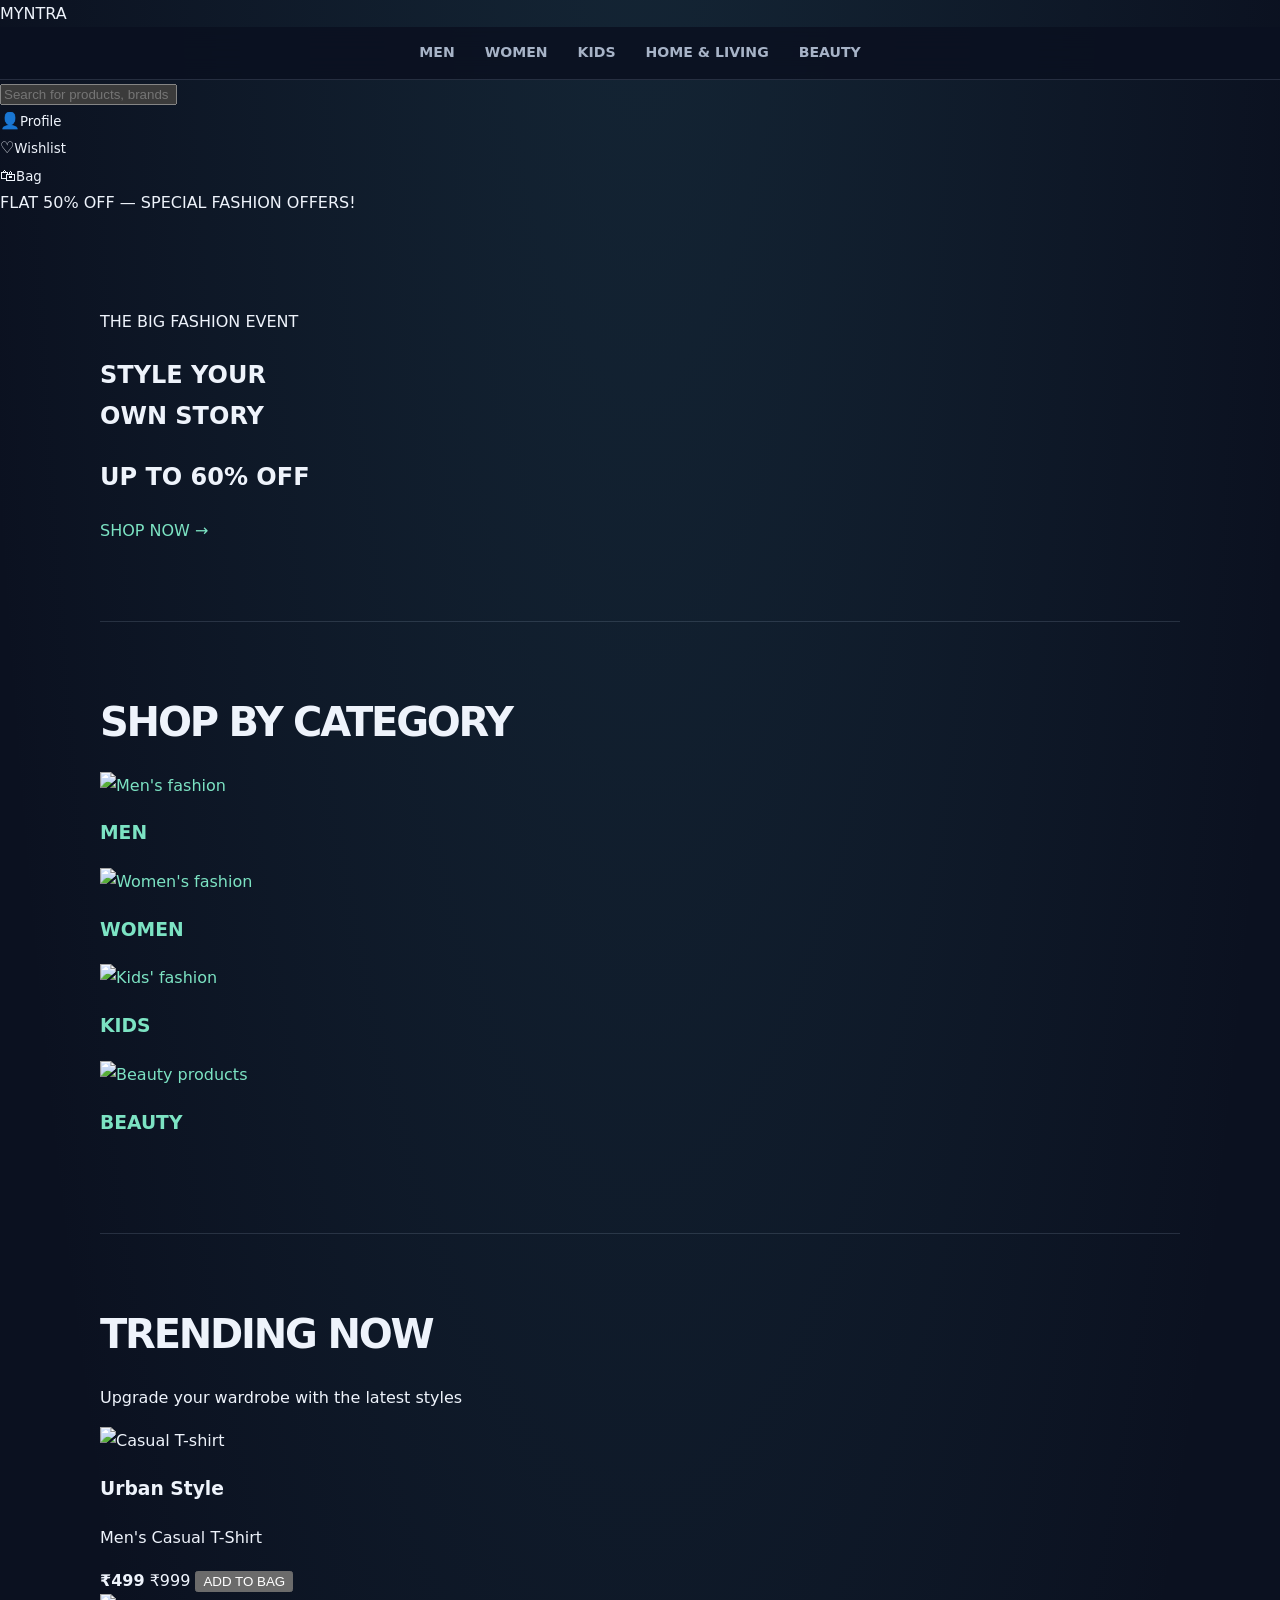
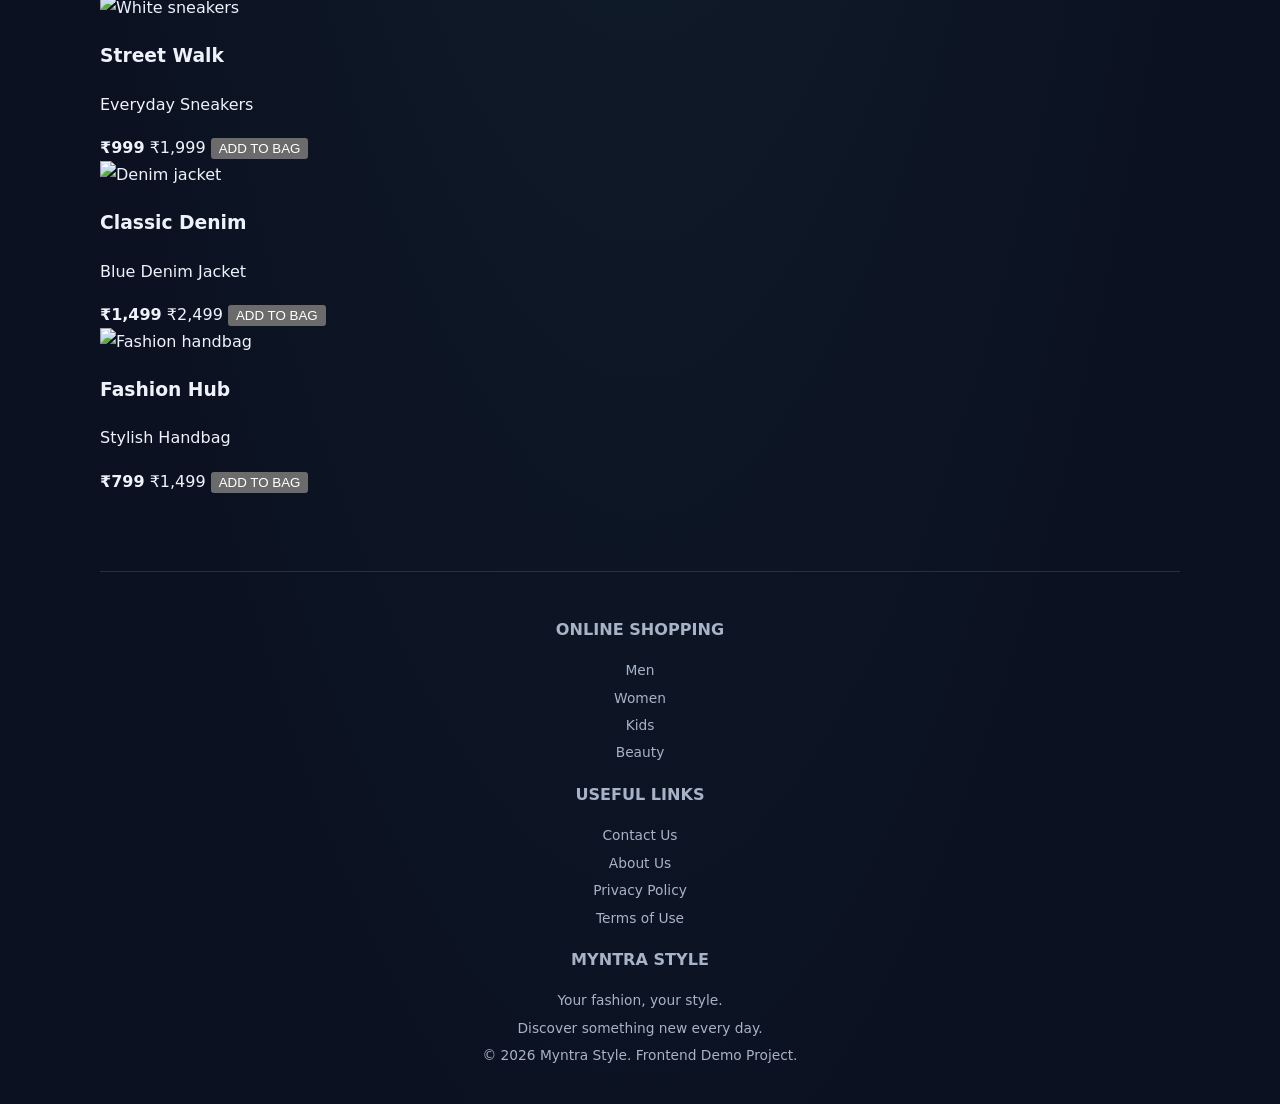
==== myntra_front.html @ 60e8b4d2 "Add files via upload" ====
<!DOCTYPE html>
<html lang="en">
<head>
    <meta charset="UTF-8">
    <meta name="viewport" content="width=device-width, initial-scale=1.0">
    <title>Myntra - Fashion Store</title>
    <link rel="stylesheet" href="style.css">
</head>

<body>

    <!-- Navigation Bar -->
    <header class="navbar">
        <div class="logo">M<span>Y</span>NTRA</div>

        <nav>
            <a href="#men">MEN</a>
            <a href="#women">WOMEN</a>
            <a href="#kids">KIDS</a>
            <a href="#home">HOME & LIVING</a>
            <a href="#beauty">BEAUTY</a>
        </nav>

        <input type="text" placeholder="Search for products, brands">

        <div class="nav-icons">
            <div>👤<small>Profile</small></div>
            <div>♡<small>Wishlist</small></div>
            <div>🛍<small>Bag</small></div>
        </div>
    </header>

    <!-- Offer Strip -->
    <div class="offer">
        FLAT 50% OFF — SPECIAL FASHION OFFERS!
    </div>

    <!-- Main Banner -->
    <section class="banner">
        <div class="banner-content">
            <p>THE BIG FASHION EVENT</p>
            <h1>STYLE YOUR<br>OWN STORY</h1>
            <h2>UP TO 60% OFF</h2>
            <a href="#products" class="shop-btn">SHOP NOW →</a>
        </div>
    </section>

    <!-- Categories -->
    <section class="categories" id="men">
        <h2>SHOP BY CATEGORY</h2>

        <div class="category-list">
            <a href="#products" class="category">
                <img src="https://placehold.co/250x280/f6d8d8/333?text=MEN"
                     alt="Men's fashion">
                <h3>MEN</h3>
            </a>

            <a href="#products" class="category" id="women">
                <img src="https://placehold.co/250x280/f7dfeb/333?text=WOMEN"
                     alt="Women's fashion">
                <h3>WOMEN</h3>
            </a>

            <a href="#products" class="category" id="kids">
                <img src="https://placehold.co/250x280/d8eaf7/333?text=KIDS"
                     alt="Kids' fashion">
                <h3>KIDS</h3>
            </a>

            <a href="#products" class="category" id="beauty">
                <img src="https://placehold.co/250x280/e8ddf7/333?text=BEAUTY"
                     alt="Beauty products">
                <h3>BEAUTY</h3>
            </a>
        </div>
    </section>

    <!-- Trending Products -->
    <section class="products-section" id="products">
        <h2>TRENDING NOW</h2>
        <p class="subtitle">Upgrade your wardrobe with the latest styles</p>

        <div class="product-list">

            <div class="product-card">
                <img src="https://placehold.co/300x350/f1e8df/333?text=Casual+T-Shirt"
                     alt="Casual T-shirt">
                <div class="product-info">
                    <h3>Urban Style</h3>
                    <p>Men's Casual T-Shirt</p>
                    <strong>₹499</strong>
                    <span class="old-price">₹999</span>
                    <button>ADD TO BAG</button>
                </div>
            </div>

            <div class="product-card">
                <img src="https://placehold.co/300x350/e2e6f0/333?text=Sneakers"
                     alt="White sneakers">
                <div class="product-info">
                    <h3>Street Walk</h3>
                    <p>Everyday Sneakers</p>
                    <strong>₹999</strong>
                    <span class="old-price">₹1,999</span>
                    <button>ADD TO BAG</button>
                </div>
            </div>

            <div class="product-card">
                <img src="https://placehold.co/300x350/e9d6ca/333?text=Denim+Jacket"
                     alt="Denim jacket">
                <div class="product-info">
                    <h3>Classic Denim</h3>
                    <p>Blue Denim Jacket</p>
                    <strong>₹1,499</strong>
                    <span class="old-price">₹2,499</span>
                    <button>ADD TO BAG</button>
                </div>
            </div>

            <div class="product-card">
                <img src="https://placehold.co/300x350/f2dce8/333?text=Handbag"
                     alt="Fashion handbag">
                <div class="product-info">
                    <h3>Fashion Hub</h3>
                    <p>Stylish Handbag</p>
                    <strong>₹799</strong>
                    <span class="old-price">₹1,499</span>
                    <button>ADD TO BAG</button>
                </div>
            </div>

        </div>
    </section>

    <!-- Footer -->
    <footer id="home">
        <div class="footer-content">
            <div>
                <h3>ONLINE SHOPPING</h3>
                <p>Men</p>
                <p>Women</p>
                <p>Kids</p>
                <p>Beauty</p>
            </div>

            <div>
                <h3>USEFUL LINKS</h3>
                <p>Contact Us</p>
                <p>About Us</p>
                <p>Privacy Policy</p>
                <p>Terms of Use</p>
            </div>

            <div>
                <h3>MYNTRA STYLE</h3>
                <p>Your fashion, your style.</p>
                <p>Discover something new every day.</p>
            </div>
        </div>

        <div class="copyright">
            © 2026 Myntra Style. Frontend Demo Project.
        </div>
    </footer>

</body>
</html>
---- style.css ----
:root {
    color-scheme: dark;
    --bg: #0b1120;
    --surface: #111a2c;
    --surface-raised: #162238;
    --text: #eef3fb;
    --muted: #a7b3c7;
    --accent: #7ce3c3;
    --accent-strong: #42c5a0;
    --line: rgba(177, 197, 222, 0.16);
    --content-width: 1080px;
}

* {
    box-sizing: border-box;
}

html {
    scroll-behavior: smooth;
    scroll-padding-top: 88px;
}

body {
    margin: 0;
    background:
        radial-gradient(ellipse at 50% -15%, rgba(53, 113, 131, 0.22), transparent 42rem),
        var(--bg);
    color: var(--text);
    font-family: Inter, ui-sans-serif, system-ui, -apple-system, BlinkMacSystemFont, "Segoe UI", sans-serif;
    font-size: 16px;
    line-height: 1.7;
    -webkit-font-smoothing: antialiased;
}

::selection {
    background: var(--accent);
    color: var(--bg);
}

a {
    color: var(--accent);
    text-decoration: none;
    transition: color 180ms ease, background-color 180ms ease, border-color 180ms ease, transform 180ms ease;
}

a:hover {
    color: #b1f4df;
}

a:focus-visible {
    outline: 2px solid var(--accent);
    outline-offset: 4px;
    border-radius: 4px;
}

nav {
    position: sticky;
    z-index: 10;
    top: 0;
    display: flex;
    justify-content: center;
    flex-wrap: wrap;
    gap: 8px 30px;
    padding: 14px 24px;
    border-bottom: 1px solid var(--line);
    background: rgba(11, 17, 32, 0.88);
    backdrop-filter: blur(16px);
}

nav a {
    color: var(--muted);
    font-size: 0.88rem;
    font-weight: 600;
}

nav a:hover {
    color: var(--accent);
}

section {
    width: min(var(--content-width), calc(100% - 48px));
    margin-inline: auto;
    padding: 76px 0;
    border-bottom: 1px solid var(--line);
    scroll-margin-top: 72px;
}

.hero {
    display: flex;
    min-height: min(680px, calc(100svh - 54px));
    flex-direction: column;
    align-items: flex-start;
    justify-content: center;
    padding-top: 100px;
    padding-bottom: 100px;
    border-bottom: 0;
}

.welcome {
    margin: 0 0 18px;
    color: var(--accent);
    font-size: 0.78rem;
    font-weight: 750;
    letter-spacing: 0.2em;
}

.hero h1 {
    max-width: 850px;
    margin: 0;
    font-size: clamp(3rem, 8vw, 6.6rem);
    font-weight: 750;
    letter-spacing: -0.075em;
    line-height: 1.03;
}

.hero h2 {
    margin: 24px 0 12px;
    color: #d0d9e8;
    font-size: clamp(1.15rem, 2.5vw, 1.55rem);
    font-weight: 500;
    letter-spacing: -0.025em;
}

.hero > p:not(.welcome) {
    max-width: 620px;
    margin: 8px 0 28px;
    color: var(--muted);
    font-size: 1.08rem;
}

.btn {
    display: inline-flex;
    min-height: 48px;
    align-items: center;
    justify-content: center;
    padding: 12px 21px;
    border: 1px solid var(--accent);
    border-radius: 8px;
    background: var(--accent);
    color: #08151a;
    font-size: 0.94rem;
    font-weight: 750;
}

.btn:hover {
    transform: translateY(-2px);
    border-color: #a9f2db;
    background: #a9f2db;
    color: #08151a;
}

section > h2 {
    margin: 0 0 26px;
    font-size: clamp(1.8rem, 4vw, 2.5rem);
    font-weight: 700;
    letter-spacing: -0.055em;
    line-height: 1.2;
}

.about > p,
.resume > p,
.contact > p {
    max-width: 760px;
    color: var(--muted);
}

.education-card,
.skill-card,
.project-card {
    border: 1px solid var(--line);
    border-radius: 14px;
    background: linear-gradient(145deg, rgba(22, 34, 56, 0.94), rgba(17, 26, 44, 0.92));
    box-shadow: 0 16px 40px rgba(0, 0, 0, 0.12);
}

.education-card {
    padding: 25px 28px;
}

.education-card h3,
.skill-card h3,
.project-card h3 {
    margin: 0 0 10px;
    font-size: 1.15rem;
    letter-spacing: -0.02em;
}

.education-card p {
    margin: 5px 0;
    color: var(--muted);
}

.education-card strong {
    color: var(--text);
}

.skill-list,
.project-list {
    display: grid;
    grid-template-columns: repeat(2, minmax(0, 1fr));
    gap: 16px;
}

.skill-card,
.project-card {
    padding: 23px 24px;
    transition: transform 180ms ease, border-color 180ms ease, background-color 180ms ease;
}

.skill-card:hover,
.project-card:hover {
    transform: translateY(-3px);
    border-color: rgba(124, 227, 195, 0.5);
}

.skill-card h3 {
    color: var(--accent);
}

.skill-card p,
.project-card p {
    margin: 0;
    color: var(--muted);
}

.project-card span {
    display: inline-block;
    margin-top: 18px;
    padding: 4px 10px;
    border: 1px solid var(--line);
    border-radius: 999px;
    color: var(--accent);
    font-size: 0.78rem;
    font-weight: 650;
}

.projects > p {
    margin: 20px 0 0;
    color: var(--muted);
    font-size: 0.9rem;
}

.resume .btn {
    margin-top: 8px;
}

.resume .small-note {
    margin-top: 14px;
    font-size: 0.88rem;
}

.contact a {
    overflow-wrap: anywhere;
}

.contact strong {
    color: var(--text);
}

footer {
    padding: 28px 24px 36px;
    color: var(--muted);
    text-align: center;
    font-size: 0.86rem;
}

footer p {
    margin: 4px;
}

@media (max-width: 640px) {
    html {
        scroll-padding-top: 112px;
    }

    nav {
        gap: 6px 17px;
        padding: 12px 14px;
    }

    nav a {
        font-size: 0.82rem;
    }

    section {
        width: min(100% - 36px, var(--content-width));
        padding: 58px 0;
    }

    .hero {
        min-height: 610px;
        min-height: min(680px, calc(100svh - 82px));
        padding-top: 76px;
        padding-bottom: 76px;
    }

    .hero > p:not(.welcome) {
        font-size: 1rem;
    }

    .skill-list,
    .project-list {
        grid-template-columns: 1fr;
    }

    .education-card,
    .skill-card,
    .project-card {
        padding: 21px;
    }
}

@media (prefers-reduced-motion: reduce) {
    *,
    *::before,
    *::after {
        scroll-behavior: auto !important;
        transition-duration: 0.01ms !important;
    }
}
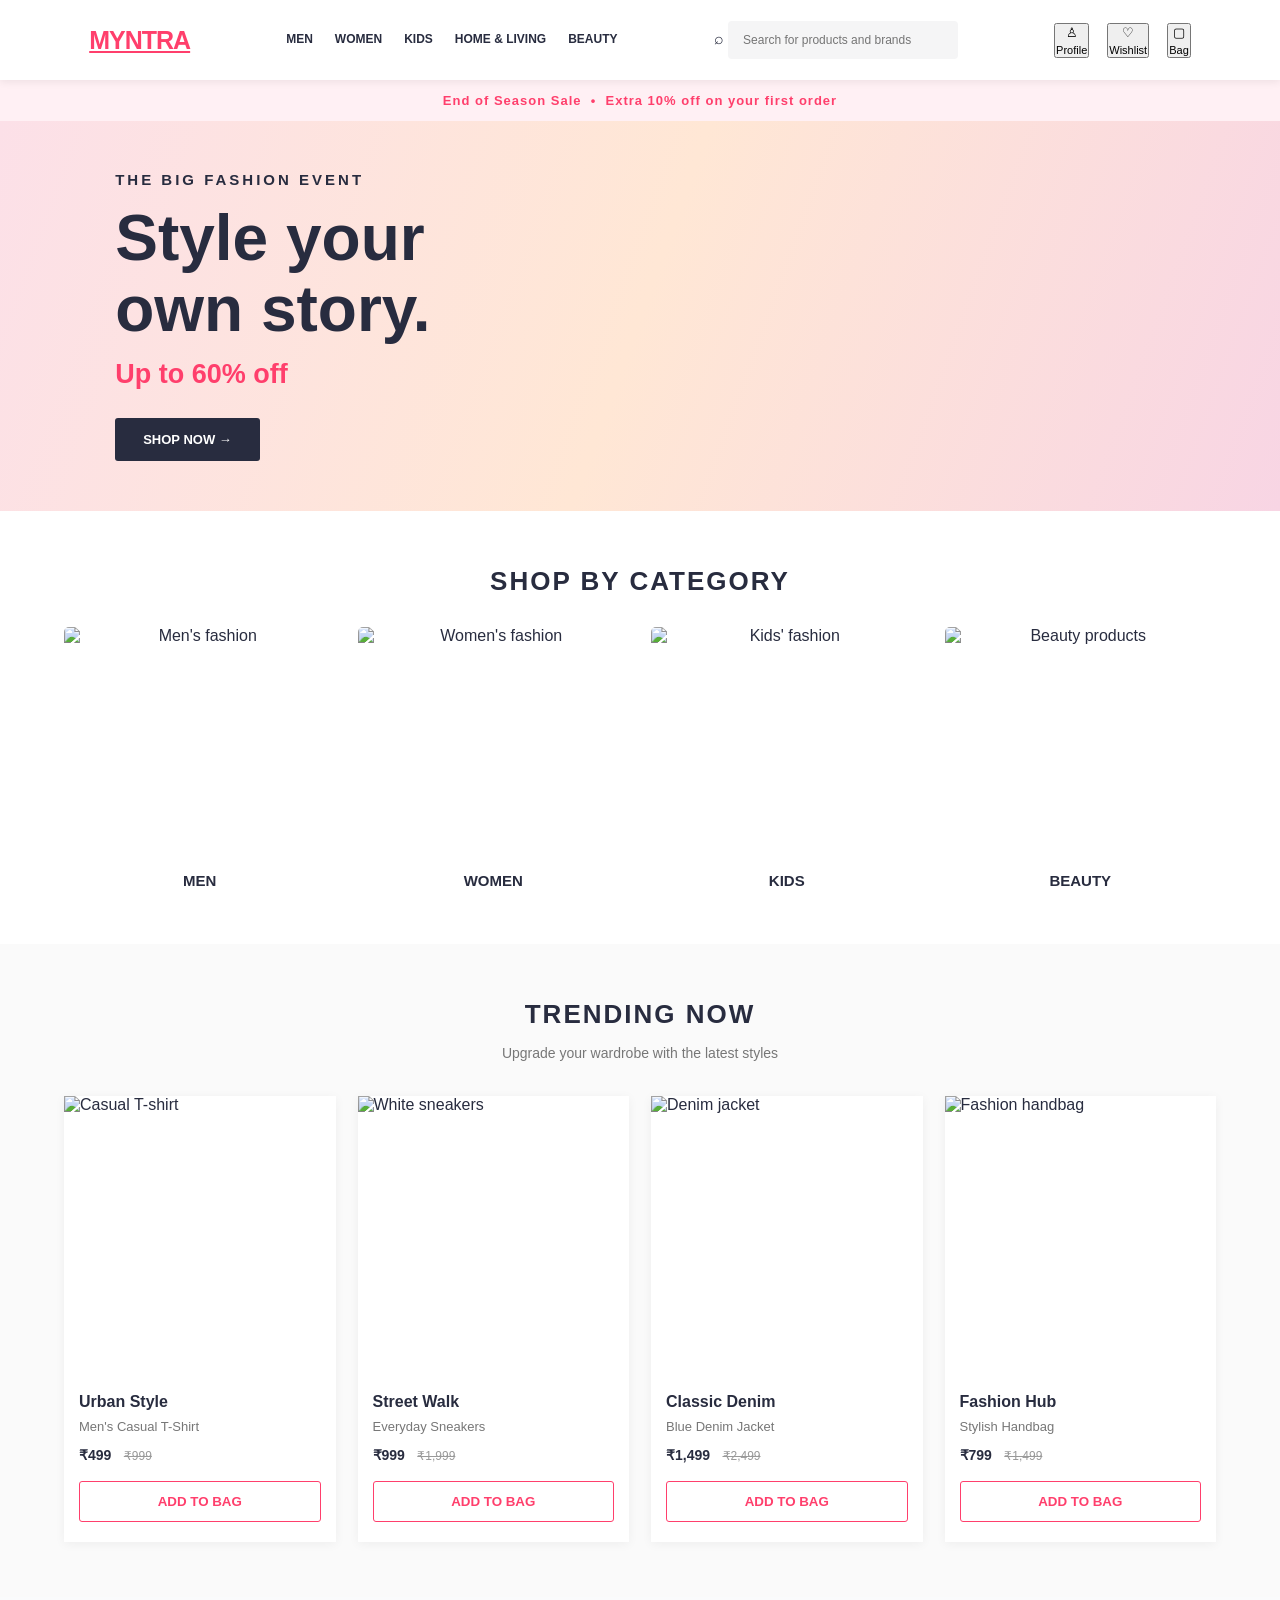
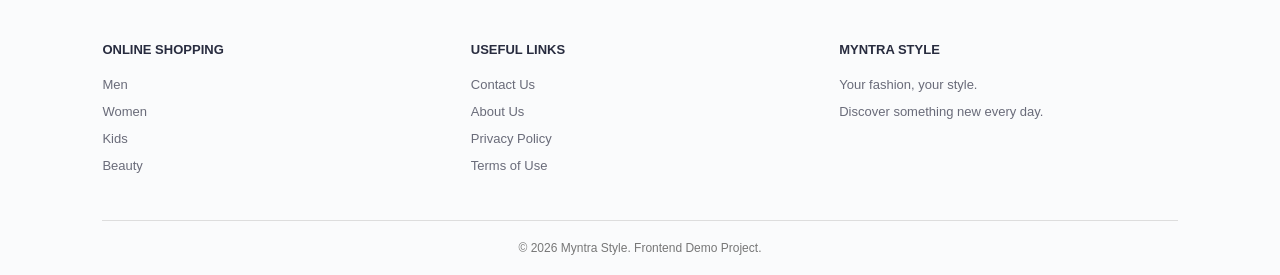
==== commit 99708d86: "Update myntra_front.html" ====
--- a/myntra_front.html
+++ b/myntra_front.html
@@ -5,16 +5,15 @@
     <meta charset="UTF-8">
     <meta name="viewport" content="width=device-width, initial-scale=1.0">
     <title>Myntra - Fashion Store</title>
-    <link rel="stylesheet" href="style.css">
+    <link rel="stylesheet" href="myntra.css">
 </head>
 
 <body>
 
-    <!-- Navigation Bar -->
     <header class="navbar">
-        <div class="logo">M<span>Y</span>NTRA</div>
+        <a class="logo" href="#" aria-label="Myntra home">MYNTRA</a>
 
-        <nav>
+        <nav aria-label="Main navigation">
             <a href="#men">MEN</a>
             <a href="#women">WOMEN</a>
             <a href="#kids">KIDS</a>
@@ -22,26 +21,28 @@
             <a href="#beauty">BEAUTY</a>
         </nav>
 
-        <input type="text" placeholder="Search for products, brands">
+        <label class="search">
+            <span aria-hidden="true">⌕</span>
+            <input type="search" placeholder="Search for products and brands" aria-label="Search">
+        </label>
 
         <div class="nav-icons">
-            <div>👤<small>Profile</small></div>
-            <div>♡<small>Wishlist</small></div>
-            <div>🛍<small>Bag</small></div>
+            <button aria-label="Profile">♙<small>Profile</small></button>
+            <button aria-label="Wishlist">♡<small>Wishlist</small></button>
+            <button aria-label="Shopping bag">▢<small>Bag</small></button>
         </div>
     </header>
 
-    <!-- Offer Strip -->
     <div class="offer">
-        FLAT 50% OFF — SPECIAL FASHION OFFERS!
+        End of Season Sale &nbsp;•&nbsp; Extra 10% off on your first order
     </div>
 
     <!-- Main Banner -->
     <section class="banner">
         <div class="banner-content">
             <p>THE BIG FASHION EVENT</p>
-            <h1>STYLE YOUR<br>OWN STORY</h1>
-            <h2>UP TO 60% OFF</h2>
+            <h1>Style your<br>own story.</h1>
+            <h2>Up to 60% off</h2>
             <a href="#products" class="shop-btn">SHOP NOW →</a>
         </div>
     </section>
@@ -52,25 +53,25 @@
 
         <div class="category-list">
             <a href="#products" class="category">
-                <img src="https://placehold.co/250x280/f6d8d8/333?text=MEN"
+                <img src="https://images.unsplash.com/photo-1617137968427-85924c800a22?auto=format&fit=crop&w=600&q=85"
                      alt="Men's fashion">
                 <h3>MEN</h3>
             </a>
 
             <a href="#products" class="category" id="women">
-                <img src="https://placehold.co/250x280/f7dfeb/333?text=WOMEN"
+                <img src="https://images.unsplash.com/photo-1483985988355-763728e1935b?auto=format&fit=crop&w=600&q=85"
                      alt="Women's fashion">
                 <h3>WOMEN</h3>
             </a>
 
             <a href="#products" class="category" id="kids">
-                <img src="https://placehold.co/250x280/d8eaf7/333?text=KIDS"
+                <img src="https://images.unsplash.com/photo-1607453998774-d533f65dac99?auto=format&fit=crop&w=600&q=85"
                      alt="Kids' fashion">
                 <h3>KIDS</h3>
             </a>
 
             <a href="#products" class="category" id="beauty">
-                <img src="https://placehold.co/250x280/e8ddf7/333?text=BEAUTY"
+                <img src="https://images.unsplash.com/photo-1596462502278-27bfdc403348?auto=format&fit=crop&w=600&q=85"
                      alt="Beauty products">
                 <h3>BEAUTY</h3>
             </a>
@@ -85,7 +86,7 @@
         <div class="product-list">
 
             <div class="product-card">
-                <img src="https://placehold.co/300x350/f1e8df/333?text=Casual+T-Shirt"
+                <img src="https://images.unsplash.com/photo-1521572163474-6864f9cf17ab?auto=format&fit=crop&w=700&q=85"
                      alt="Casual T-shirt">
                 <div class="product-info">
                     <h3>Urban Style</h3>
@@ -97,7 +98,7 @@
             </div>
 
             <div class="product-card">
-                <img src="https://placehold.co/300x350/e2e6f0/333?text=Sneakers"
+                <img src="https://images.unsplash.com/photo-1542291026-7eec264c27ff?auto=format&fit=crop&w=700&q=85"
                      alt="White sneakers">
                 <div class="product-info">
                     <h3>Street Walk</h3>
@@ -109,7 +110,7 @@
             </div>
 
             <div class="product-card">
-                <img src="https://placehold.co/300x350/e9d6ca/333?text=Denim+Jacket"
+                <img src="https://images.unsplash.com/photo-1544966503-7cc5ac882d5f?auto=format&fit=crop&w=700&q=85"
                      alt="Denim jacket">
                 <div class="product-info">
                     <h3>Classic Denim</h3>
@@ -121,7 +122,7 @@
             </div>
 
             <div class="product-card">
-                <img src="https://placehold.co/300x350/f2dce8/333?text=Handbag"
+                <img src="https://images.unsplash.com/photo-1584917865442-de89df76afd3?auto=format&fit=crop&w=700&q=85"
                      alt="Fashion handbag">
                 <div class="product-info">
                     <h3>Fashion Hub</h3>
@@ -168,3 +169,4 @@
 
 </body>
 </html>
+
--- a/myntra.css
+++ b/myntra.css
@@ -0,0 +1,389 @@
+
+/* RESET */
+* {
+    margin: 0;
+    padding: 0;
+    box-sizing: border-box;
+}
+
+html {
+    scroll-behavior: smooth;
+}
+
+body {
+    font-family: Arial, Helvetica, sans-serif;
+    color: #282c3f;
+    background-color: #ffffff;
+}
+
+/* NAVBAR */
+.navbar {
+    min-height: 80px;
+    display: flex;
+    align-items: center;
+    justify-content: space-around;
+    gap: 20px;
+    padding: 15px 4%;
+    background: white;
+    box-shadow: 0 2px 8px #00000012;
+    position: sticky;
+    top: 0;
+    z-index: 10;
+}
+
+.logo {
+    font-size: 25px;
+    font-weight: 900;
+    color: #ff3f6c;
+    letter-spacing: -1px;
+}
+
+.logo span {
+    color: #ff8a00;
+}
+
+nav {
+    display: flex;
+    align-items: center;
+    gap: 22px;
+}
+
+nav a {
+    text-decoration: none;
+    color: #282c3f;
+    font-size: 12px;
+    font-weight: bold;
+    white-space: nowrap;
+    padding: 12px 0;
+    border-bottom: 3px solid transparent;
+}
+
+nav a:hover {
+    color: #ff3f6c;
+    border-bottom-color: #ff3f6c;
+}
+
+.navbar input {
+    width: 230px;
+    padding: 12px 15px;
+    border: none;
+    outline: none;
+    border-radius: 4px;
+    background: #f5f5f6;
+    font-size: 12px;
+}
+
+.navbar input:focus {
+    background: #eeeeef;
+}
+
+.nav-icons {
+    display: flex;
+    align-items: center;
+    gap: 18px;
+    text-align: center;
+}
+
+.nav-icons div {
+    font-size: 19px;
+    cursor: pointer;
+}
+
+.nav-icons small {
+    display: block;
+    font-size: 11px;
+    margin-top: 4px;
+}
+
+/* OFFER STRIP */
+.offer {
+    text-align: center;
+    padding: 13px;
+    background: #fff0f4;
+    color: #ff3f6c;
+    font-size: 13px;
+    font-weight: bold;
+    letter-spacing: 1px;
+}
+
+/* BANNER */
+.banner {
+    min-height: 390px;
+    display: flex;
+    align-items: center;
+    padding: 50px 9%;
+    background: linear-gradient(110deg, #fce0e8, #ffe7d5, #f8d5e4);
+}
+
+.banner-content p {
+    font-size: 15px;
+    font-weight: bold;
+    letter-spacing: 3px;
+    margin-bottom: 15px;
+}
+
+.banner h1 {
+    font-size: clamp(38px, 5vw, 65px);
+    line-height: 1.1;
+    color: #282c3f;
+    margin-bottom: 15px;
+}
+
+.banner h2 {
+    color: #ff3f6c;
+    font-size: 27px;
+    margin-bottom: 28px;
+}
+
+.shop-btn {
+    display: inline-block;
+    padding: 14px 28px;
+    background: #282c3f;
+    color: white;
+    text-decoration: none;
+    font-size: 13px;
+    font-weight: bold;
+    border-radius: 3px;
+    transition: 0.3s;
+}
+
+.shop-btn:hover {
+    background: #ff3f6c;
+    transform: translateY(-2px);
+}
+
+/* CATEGORY SECTION */
+.categories,
+.products-section {
+    padding: 55px 5%;
+}
+
+.categories h2,
+.products-section h2 {
+    text-align: center;
+    font-size: 26px;
+    letter-spacing: 2px;
+    margin-bottom: 30px;
+}
+
+.category-list {
+    display: grid;
+    grid-template-columns: repeat(4, minmax(0, 1fr));
+    gap: 22px;
+}
+
+.category {
+    text-align: center;
+    text-decoration: none;
+    color: #282c3f;
+    transition: transform 0.3s;
+}
+
+.category:hover {
+    transform: translateY(-6px);
+}
+
+.category img {
+    display: block;
+    width: 100%;
+    height: 230px;
+    object-fit: cover;
+    border-radius: 5px;
+}
+
+.category h3 {
+    margin-top: 15px;
+    font-size: 15px;
+}
+
+/* PRODUCTS */
+.products-section {
+    background: #fafafa;
+}
+
+.subtitle {
+    text-align: center;
+    color: #777;
+    margin-top: -15px;
+    margin-bottom: 35px;
+    font-size: 14px;
+}
+
+.product-list {
+    display: grid;
+    grid-template-columns: repeat(4, minmax(0, 1fr));
+    gap: 22px;
+}
+
+.product-card {
+    background: white;
+    overflow: hidden;
+    box-shadow: 0 2px 10px #0000000d;
+    transition: transform 0.3s, box-shadow 0.3s;
+}
+
+.product-card:hover {
+    transform: translateY(-6px);
+    box-shadow: 0 8px 20px #00000015;
+}
+
+.product-card img {
+    width: 100%;
+    height: 280px;
+    display: block;
+    object-fit: cover;
+}
+
+.product-info {
+    padding: 17px 15px 20px;
+}
+
+.product-info h3 {
+    font-size: 16px;
+    margin-bottom: 8px;
+}
+
+.product-info p {
+    color: #777;
+    font-size: 13px;
+    margin-bottom: 12px;
+}
+
+.product-info strong {
+    font-size: 14px;
+}
+
+.old-price {
+    margin-left: 8px;
+    color: #999;
+    font-size: 12px;
+    text-decoration: line-through;
+}
+
+.product-info button {
+    display: block;
+    width: 100%;
+    margin-top: 17px;
+    padding: 12px;
+    border: 1px solid #ff3f6c;
+    border-radius: 3px;
+    color: #ff3f6c;
+    background: white;
+    font-weight: bold;
+    cursor: pointer;
+    transition: 0.3s;
+}
+
+.product-info button:hover {
+    background: #ff3f6c;
+    color: white;
+}
+
+/* FOOTER */
+footer {
+    background: #fafbfc;
+    padding: 45px 8% 0;
+}
+
+.footer-content {
+    display: grid;
+    grid-template-columns: repeat(3, 1fr);
+    gap: 30px;
+    padding-bottom: 35px;
+}
+
+.footer-content h3 {
+    font-size: 13px;
+    margin-bottom: 20px;
+}
+
+.footer-content p {
+    color: #696b79;
+    font-size: 13px;
+    margin-bottom: 12px;
+}
+
+.copyright {
+    border-top: 1px solid #ddd;
+    padding: 20px 0;
+    text-align: center;
+    color: #777;
+    font-size: 12px;
+}
+
+/* TABLETS */
+@media (max-width: 1050px) {
+    .navbar {
+        flex-wrap: wrap;
+    }
+
+    .product-list,
+    .category-list {
+        grid-template-columns: repeat(2, minmax(0, 1fr));
+    }
+}
+
+/* MOBILE */
+@media (max-width: 600px) {
+    .navbar {
+        gap: 15px;
+    }
+
+    nav {
+        justify-content: center;
+        flex-wrap: wrap;
+        gap: 12px;
+    }
+
+    .navbar input {
+        width: 100%;
+    }
+
+    .nav-icons {
+        justify-content: center;
+    }
+
+    .banner {
+        min-height: 320px;
+        padding: 35px 7%;
+    }
+
+    .banner h1 {
+        font-size: 38px;
+    }
+
+    .banner h2 {
+        font-size: 23px;
+    }
+
+    .categories,
+    .products-section {
+        padding: 35px 5%;
+    }
+
+    .categories h2,
+    .products-section h2 {
+        font-size: 21px;
+    }
+
+    .product-list,
+    .category-list {
+        gap: 12px;
+    }
+
+    .product-card img {
+        height: 200px;
+    }
+
+    .category img {
+        height: 170px;
+    }
+
+    .product-info {
+        padding: 12px 9px;
+    }
+
+    .footer-content {
+        grid-template-columns: 1fr;
+    }
+}
